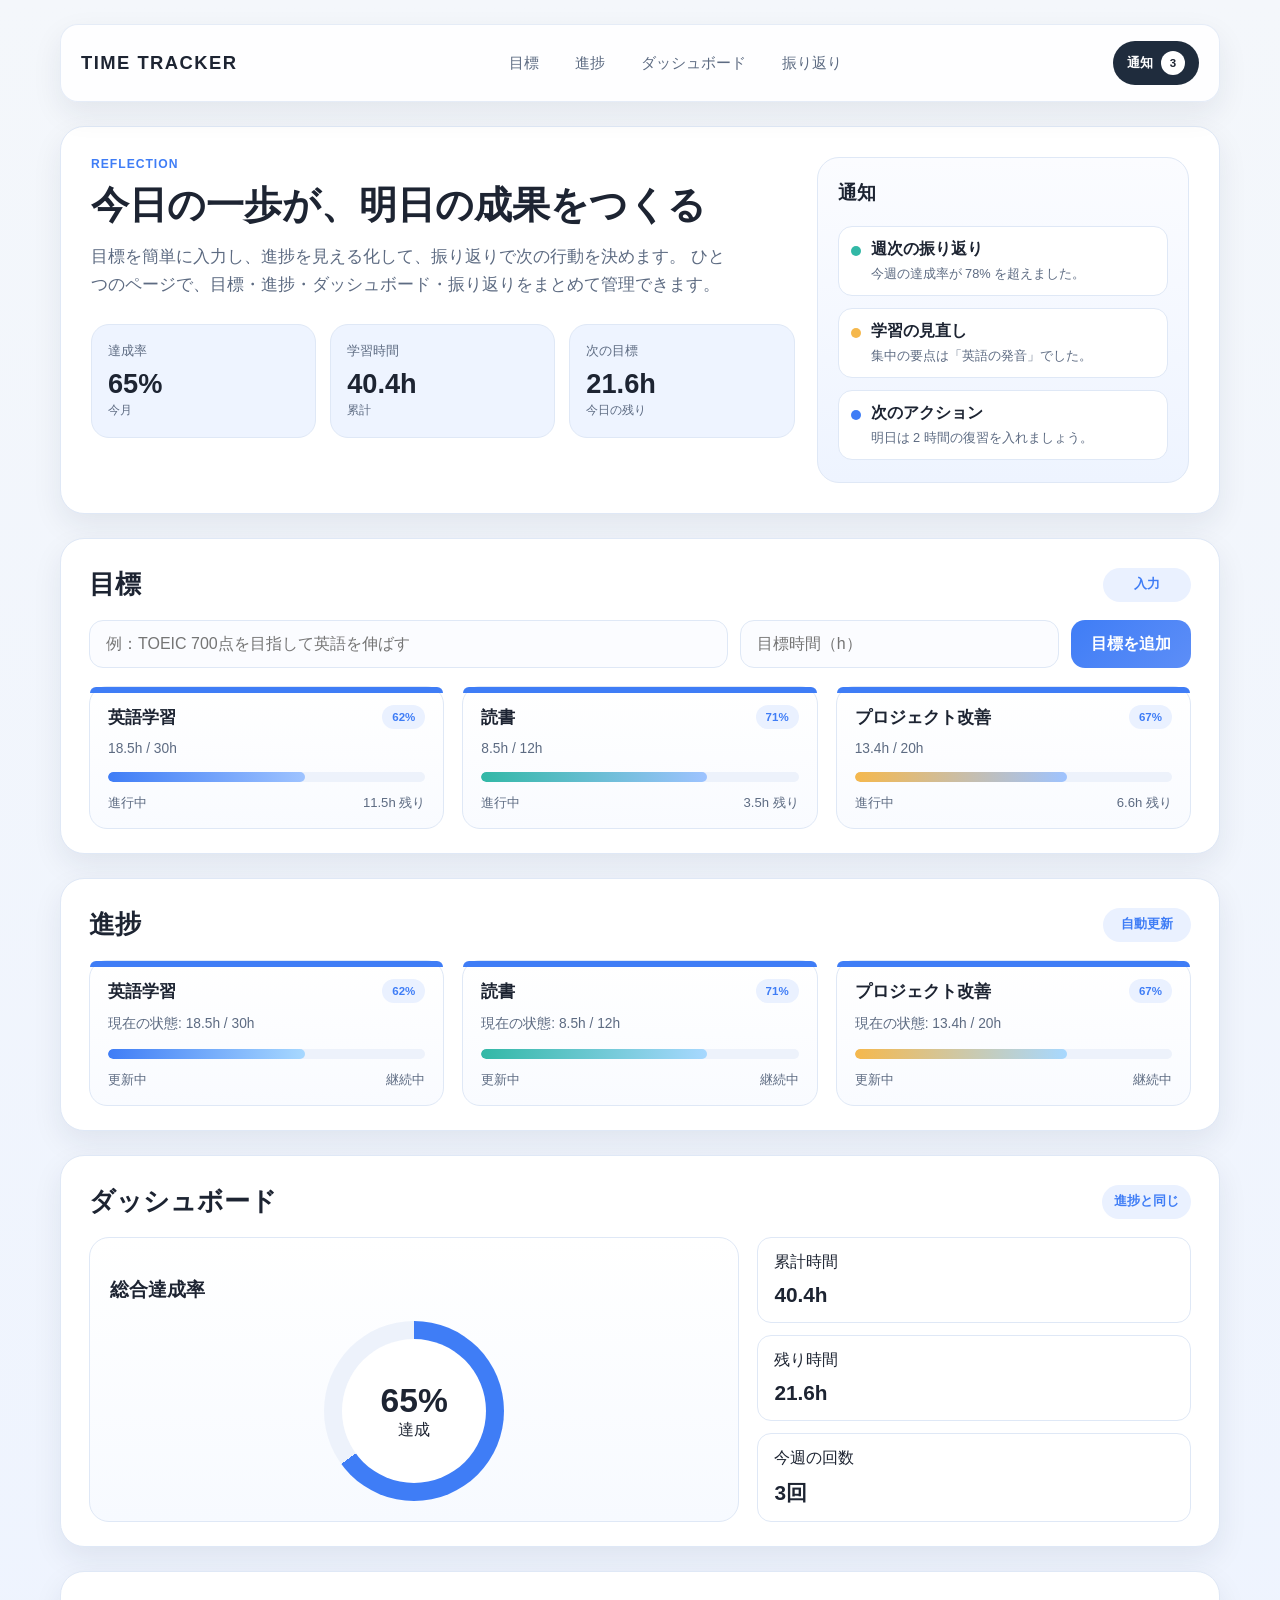
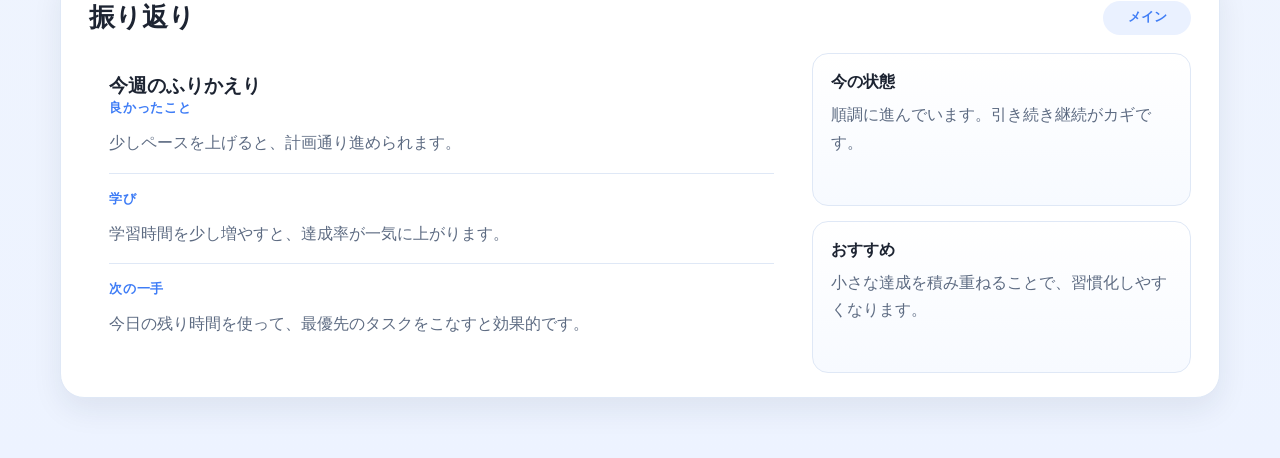
==== sait/main.html @ 5366c1c8 "基盤" ====
<!DOCTYPE html>
<html lang="ja">
  <head>
    <meta charset="UTF-8" />
    <meta name="viewport" content="width=device-width, initial-scale=1.0" />
    <title>Time Tracker</title>
    <link rel="stylesheet" href="./style.css" />
    <script defer src="./script.js"></script>
  </head>
  <body>
    <div class="app">
      <header class="topbar">
        <div class="brand">TIME TRACKER</div>
        <nav class="nav" aria-label="ページ内メニュー">
          <a href="#goal">目標</a>
          <a href="#progress">進捗</a>
          <a href="#dashboard">ダッシュボード</a>
          <a href="#reflection">振り返り</a>
        </nav>
        <button class="notice-button" type="button" aria-label="通知を表示">
          通知
          <span class="notice-count" id="noticeCount">3</span>
        </button>
      </header>

      <main>
        <section class="panel hero" aria-labelledby="main-title">
          <div>
            <p class="eyebrow">Reflection</p>
            <h1 id="main-title">今日の一歩が、明日の成果をつくる</h1>
            <p class="lead">
              目標を簡単に入力し、進捗を見える化して、振り返りで次の行動を決めます。
              ひとつのページで、目標・進捗・ダッシュボード・振り返りをまとめて管理できます。
            </p>
            <div class="hero-metrics">
              <div class="metric">
                <span class="metric-label">達成率</span>
                <div class="metric-value" id="metricRate">72%</div>
                <small>今月</small>
              </div>
              <div class="metric">
                <span class="metric-label">学習時間</span>
                <div class="metric-value" id="metricHours">18.5h</div>
                <small>累計</small>
              </div>
              <div class="metric">
                <span class="metric-label">次の目標</span>
                <div class="metric-value" id="metricNext">2.5h</div>
                <small>今日の残り</small>
              </div>
            </div>
          </div>

          <aside class="notice-panel" aria-label="通知一覧">
            <h3>通知</h3>
            <ul class="notice-list">
              <li>
                <span class="dot"></span>
                <div class="notice-text">
                  <strong>週次の振り返り</strong>
                  <span>今週の達成率が 78% を超えました。</span>
                </div>
              </li>
              <li>
                <span class="dot"></span>
                <div class="notice-text">
                  <strong>学習の見直し</strong>
                  <span>集中の要点は「英語の発音」でした。</span>
                </div>
              </li>
              <li>
                <span class="dot"></span>
                <div class="notice-text">
                  <strong>次のアクション</strong>
                  <span>明日は 2 時間の復習を入れましょう。</span>
                </div>
              </li>
            </ul>
          </aside>
        </section>

        <section id="goal" class="panel" aria-labelledby="goal-title">
          <div class="section-header">
            <h2 id="goal-title">目標</h2>
            <span class="chip">入力</span>
          </div>

          <form id="goalForm" class="goal-form">
            <input
              id="goalInput"
              class="field"
              type="text"
              placeholder="例：TOEIC 700点を目指して英語を伸ばす"
              aria-label="目標を入力"
            />
            <input
              id="goalHours"
              class="field"
              type="number"
              min="1"
              max="300"
              placeholder="目標時間（h）"
              aria-label="目標時間を入力"
            />
            <button type="submit">目標を追加</button>
          </form>

          <div id="goalList" class="goal-list" aria-live="polite"></div>
        </section>

        <section id="progress" class="panel" aria-labelledby="progress-title">
          <div class="section-header">
            <h2 id="progress-title">進捗</h2>
            <span class="chip">自動更新</span>
          </div>

          <div class="goal-list" id="progressList"></div>
        </section>

        <section id="dashboard" class="panel" aria-labelledby="dashboard-title">
          <div class="section-header">
            <h2 id="dashboard-title">ダッシュボード</h2>
            <span class="chip">進捗と同じ</span>
          </div>

          <div class="dashboard-grid">
            <div class="big-card">
              <h3>総合達成率</h3>
              <div class="ring-wrap">
                <div class="ring" id="totalRing" style="--value: 72">
                  <div class="ring-value">
                    <strong id="ringValue">72%</strong>
                    <span>達成</span>
                  </div>
                </div>
              </div>
            </div>

            <div class="progress-summary">
              <div class="summary-item">
                <span>累計時間</span>
                <strong id="totalHours">18.5h</strong>
              </div>
              <div class="summary-item">
                <span>残り時間</span>
                <strong id="remainingHours">7.5h</strong>
              </div>
              <div class="summary-item">
                <span>今週の回数</span>
                <strong id="weeklyCount">4回</strong>
              </div>
            </div>
          </div>
        </section>

        <section id="reflection" class="panel" aria-labelledby="reflection-title">
          <div class="section-header">
            <h2 id="reflection-title">振り返り</h2>
            <span class="chip">メイン</span>
          </div>

          <div class="reflection-wrap">
            <div class="reflection-card">
              <h3>今週のふりかえり</h3>
              <div class="reflection-item">
                <small>良かったこと</small>
                <p id="goodPoint">
                  週初めに立てた目標に対して、毎日短時間でも継続できていたため、全体の達成感が高まりました。
                </p>
              </div>
              <div class="reflection-item">
                <small>学び</small>
                <p id="learningPoint">
                  夕方の集中力が安定しているため、難しい内容はその時間帯に配置すると成果が出やすいです。
                </p>
              </div>
              <div class="reflection-item">
                <small>次の一手</small>
                <p id="nextAction">
                  次週は、英語のリスニングを 30 分ずつ 3 回に分けて進め、毎回 3 点メモを残すようにします。
                </p>
              </div>
            </div>

            <div class="reflection-box">
              <div class="mini-card">
                <h4>今の状態</h4>
                <p id="statusText">順調に進んでいます。引き続き継続がカギです。</p>
              </div>
              <div class="mini-card">
                <h4>おすすめ</h4>
                <p>小さな達成を積み重ねることで、習慣化しやすくなります。</p>
              </div>
            </div>
          </div>
        </section>
      </main>
    </div>
  </body>
</html>
---- sait/style.css ----
:root {
  --bg: #f4f7fb;
  --panel: #ffffff;
  --panel-soft: #eef4ff;
  --line: #dfe8f6;
  --text: #1d2432;
  --muted: #5d6b82;
  --primary: #3f7df6;
  --primary-soft: #eaf1ff;
  --accent: #32b8a6;
  --warning: #f5b84d;
  --danger: #ef6c6c;
  --shadow: 0 12px 30px rgba(24, 36, 65, 0.08);
}

* {
  box-sizing: border-box;
}

html {
  scroll-behavior: smooth;
}

body {
  margin: 0;
  font-family: "Segoe UI", "Hiragino Sans", "Yu Gothic Medium", sans-serif;
  background: linear-gradient(180deg, #f4f7fb 0%, #edf3ff 100%);
  color: var(--text);
}

a {
  color: inherit;
  text-decoration: none;
}

.app {
  max-width: 1200px;
  margin: 0 auto;
  padding: 24px 20px 60px;
}

.topbar {
  position: sticky;
  top: 0;
  z-index: 10;
  display: flex;
  align-items: center;
  justify-content: space-between;
  gap: 20px;
  padding: 16px 20px;
  margin-bottom: 24px;
  background: rgba(255, 255, 255, 0.85);
  backdrop-filter: blur(10px);
  border: 1px solid rgba(223, 232, 246, 0.8);
  border-radius: 18px;
  box-shadow: var(--shadow);
}

.brand {
  font-size: 1.15rem;
  font-weight: 700;
  letter-spacing: 0.08em;
}

.nav {
  display: flex;
  align-items: center;
  gap: 12px;
  flex-wrap: wrap;
}

.nav a {
  padding: 8px 12px;
  border-radius: 999px;
  font-size: 0.92rem;
  color: var(--muted);
  transition: 0.2s ease;
}

.nav a:hover {
  background: var(--primary-soft);
  color: var(--primary);
}

.notice-button {
  display: inline-flex;
  align-items: center;
  gap: 8px;
  padding: 10px 14px;
  border: none;
  border-radius: 999px;
  background: #1f2c3d;
  color: white;
  font-weight: 700;
  cursor: pointer;
}

.notice-count {
  display: inline-grid;
  place-items: center;
  width: 24px;
  height: 24px;
  border-radius: 50%;
  background: white;
  color: var(--text);
  font-size: 0.72rem;
}

main {
  display: grid;
  gap: 24px;
}

.panel {
  background: var(--panel);
  border: 1px solid var(--line);
  border-radius: 24px;
  box-shadow: var(--shadow);
}

.hero {
  display: grid;
  grid-template-columns: 1.7fr 0.9fr;
  gap: 22px;
  padding: 30px;
}

.eyebrow {
  margin: 0 0 12px;
  color: var(--primary);
  font-weight: 700;
  letter-spacing: 0.08em;
  text-transform: uppercase;
  font-size: 0.76rem;
}

h1 {
  margin: 0;
  font-size: clamp(2rem, 3vw, 3rem);
  line-height: 1.15;
}

.lead {
  margin: 16px 0 24px;
  max-width: 640px;
  color: var(--muted);
  font-size: 1.04rem;
  line-height: 1.7;
}

.hero-metrics {
  display: grid;
  grid-template-columns: repeat(3, minmax(0, 1fr));
  gap: 14px;
}

.metric {
  padding: 18px 16px;
  border-radius: 18px;
  background: var(--panel-soft);
  border: 1px solid var(--line);
}

.metric-label {
  display: block;
  color: var(--muted);
  font-size: 0.8rem;
  margin-bottom: 8px;
}

.metric-value {
  font-size: 1.7rem;
  font-weight: 800;
}

.metric small {
  color: var(--muted);
  font-size: 0.76rem;
}

.notice-panel {
  padding: 22px 20px;
  background: linear-gradient(180deg, #fbfcff 0%, #eef4ff 100%);
  border: 1px solid var(--line);
  border-radius: 22px;
}

.notice-panel h3,
.section-header h2,
.reflection-card h3 {
  margin: 0;
}

.notice-list {
  list-style: none;
  padding: 0;
  margin: 20px 0 0;
  display: grid;
  gap: 12px;
}

.notice-list li {
  display: flex;
  align-items: flex-start;
  gap: 10px;
  padding: 12px 12px;
  background: white;
  border: 1px solid var(--line);
  border-radius: 14px;
}

.dot {
  width: 10px;
  height: 10px;
  margin-top: 7px;
  border-radius: 50%;
  background: var(--accent);
  flex-shrink: 0;
}

.notice-list li:nth-child(2) .dot {
  background: var(--warning);
}

.notice-list li:nth-child(3) .dot {
  background: var(--primary);
}

.notice-text strong {
  display: block;
  margin-bottom: 4px;
}

.notice-text span {
  color: var(--muted);
  font-size: 0.8rem;
}

section {
  padding: 28px 28px 24px;
}

.section-header {
  display: flex;
  align-items: center;
  justify-content: space-between;
  gap: 12px;
  margin-bottom: 18px;
}

.section-header h2 {
  font-size: clamp(1.3rem, 2vw, 1.8rem);
}

.chip {
  display: inline-flex;
  align-items: center;
  justify-content: center;
  min-width: 88px;
  height: 34px;
  padding: 0 12px;
  border-radius: 999px;
  background: var(--primary-soft);
  color: var(--primary);
  font-weight: 700;
  font-size: 0.8rem;
}

.goal-form {
  display: grid;
  grid-template-columns: 2fr 1fr auto;
  gap: 12px;
  margin-bottom: 18px;
}

.field {
  width: 100%;
  padding: 14px 16px;
  border: 1px solid var(--line);
  border-radius: 14px;
  background: #fbfcff;
  color: var(--text);
  font: inherit;
}

button[type="submit"],
.ghost-button {
  border: none;
  border-radius: 14px;
  cursor: pointer;
  font: inherit;
}

button[type="submit"] {
  background: linear-gradient(135deg, var(--primary) 0%, #5d8ef7 100%);
  color: white;
  padding: 0 20px;
  font-weight: 700;
}

.goal-list {
  display: grid;
  grid-template-columns: repeat(3, minmax(0, 1fr));
  gap: 18px;
}

.goal-item {
  position: relative;
  padding: 18px 18px 16px;
  border-radius: 18px;
  border: 1px solid var(--line);
  background: linear-gradient(180deg, #fff 0%, #f9fbff 100%);
}

.goal-item::before {
  content: "";
  position: absolute;
  top: 0;
  left: 0;
  right: 0;
  height: 6px;
  background: var(--primary);
  border-radius: 18px 18px 0 0;
}

.goal-head {
  display: flex;
  align-items: center;
  justify-content: space-between;
  gap: 12px;
}

.goal-title {
  margin: 0;
  font-size: 1.08rem;
  font-weight: 700;
}

.goal-badge {
  padding: 6px 10px;
  border-radius: 999px;
  font-size: 0.72rem;
  font-weight: 700;
  background: var(--primary-soft);
  color: var(--primary);
}

.goal-meta {
  margin-top: 12px;
  color: var(--muted);
  font-size: 0.86rem;
}

.progress-line {
  margin-top: 16px;
  width: 100%;
  height: 10px;
  background: #edf2fb;
  border-radius: 999px;
  overflow: hidden;
}

.progress-bar {
  height: 100%;
  border-radius: inherit;
  background: linear-gradient(90deg, var(--primary), #82aafc);
  width: 0;
  transition: width 0.35s ease;
}

.goal-footer {
  display: flex;
  align-items: center;
  justify-content: space-between;
  margin-top: 12px;
  color: var(--muted);
  font-size: 0.82rem;
}

.dashboard-grid {
  display: grid;
  grid-template-columns: 1.2fr 0.8fr;
  gap: 18px;
}

.big-card {
  padding: 20px;
  border-radius: 20px;
  border: 1px solid var(--line);
  background: linear-gradient(180deg, #ffffff 0%, #f7faff 100%);
}

.ring-wrap {
  display: flex;
  align-items: center;
  justify-content: center;
  margin-top: 12px;
}

.ring {
  --value: 72;
  --size: 180px;
  --thickness: 18px;
  display: grid;
  place-items: center;
  width: var(--size);
  height: var(--size);
  border-radius: 50%;
  background: conic-gradient(var(--primary) calc(var(--value) * 1%), #edf2fb 0);
  position: relative;
}

.ring::before {
  content: "";
  position: absolute;
  inset: var(--thickness);
  border-radius: 50%;
  background: white;
}

.ring-value {
  position: relative;
  z-index: 1;
  text-align: center;
}

.ring-value strong {
  display: block;
  font-size: 2.1rem;
}

.stats-list {
  list-style: none;
  margin: 16px 0 0;
  padding: 0;
  display: grid;
  gap: 12px;
}

.stats-list li {
  display: flex;
  align-items: center;
  justify-content: space-between;
  padding: 12px 14px;
  border: 1px solid var(--line);
  border-radius: 12px;
  background: white;
}

.stats-list span {
  color: var(--muted);
}

.progress-summary {
  display: grid;
  gap: 12px;
}

.summary-item {
  padding: 14px 16px;
  border: 1px solid var(--line);
  border-radius: 14px;
  background: white;
}

.summary-item strong {
  display: block;
  font-size: 1.3rem;
  margin-top: 10px;
}

.reflection-wrap {
  display: grid;
  grid-template-columns: 1.3fr 0.7fr;
  gap: 18px;
}

.reflection-card {
  padding: 20px;
}

.reflection-item {
  display: grid;
  gap: 12px;
  padding: 16px 0;
  border-top: 1px solid var(--line);
}

.reflection-item:first-of-type {
  border-top: none;
  padding-top: 0;
}

.reflection-item small {
  color: var(--primary);
  font-weight: 700;
  letter-spacing: 0.06em;
}

.reflection-item p {
  margin: 0;
  color: var(--muted);
  line-height: 1.7;
}

.reflection-box {
  display: grid;
  gap: 15px;
}

.mini-card {
  padding: 18px;
  border-radius: 16px;
  border: 1px solid var(--line);
  background: linear-gradient(180deg, #fff 0%, #f7faff 100%);
}

.mini-card h4 {
  margin: 0 0 8px;
}

.mini-card p {
  margin: 0;
  color: var(--muted);
  line-height: 1.7;
}

@media (max-width: 900px) {
  .hero,
  .dashboard-grid,
  .reflection-wrap {
    grid-template-columns: 1fr;
  }

  .goal-list {
    grid-template-columns: 1fr;
  }
}

@media (max-width: 640px) {
  .topbar {
    flex-wrap: wrap;
    justify-content: center;
  }

  .nav {
    justify-content: center;
  }

  .goal-form {
    grid-template-columns: 1fr;
  }

  .hero-metrics {
    grid-template-columns: 1fr;
  }
}
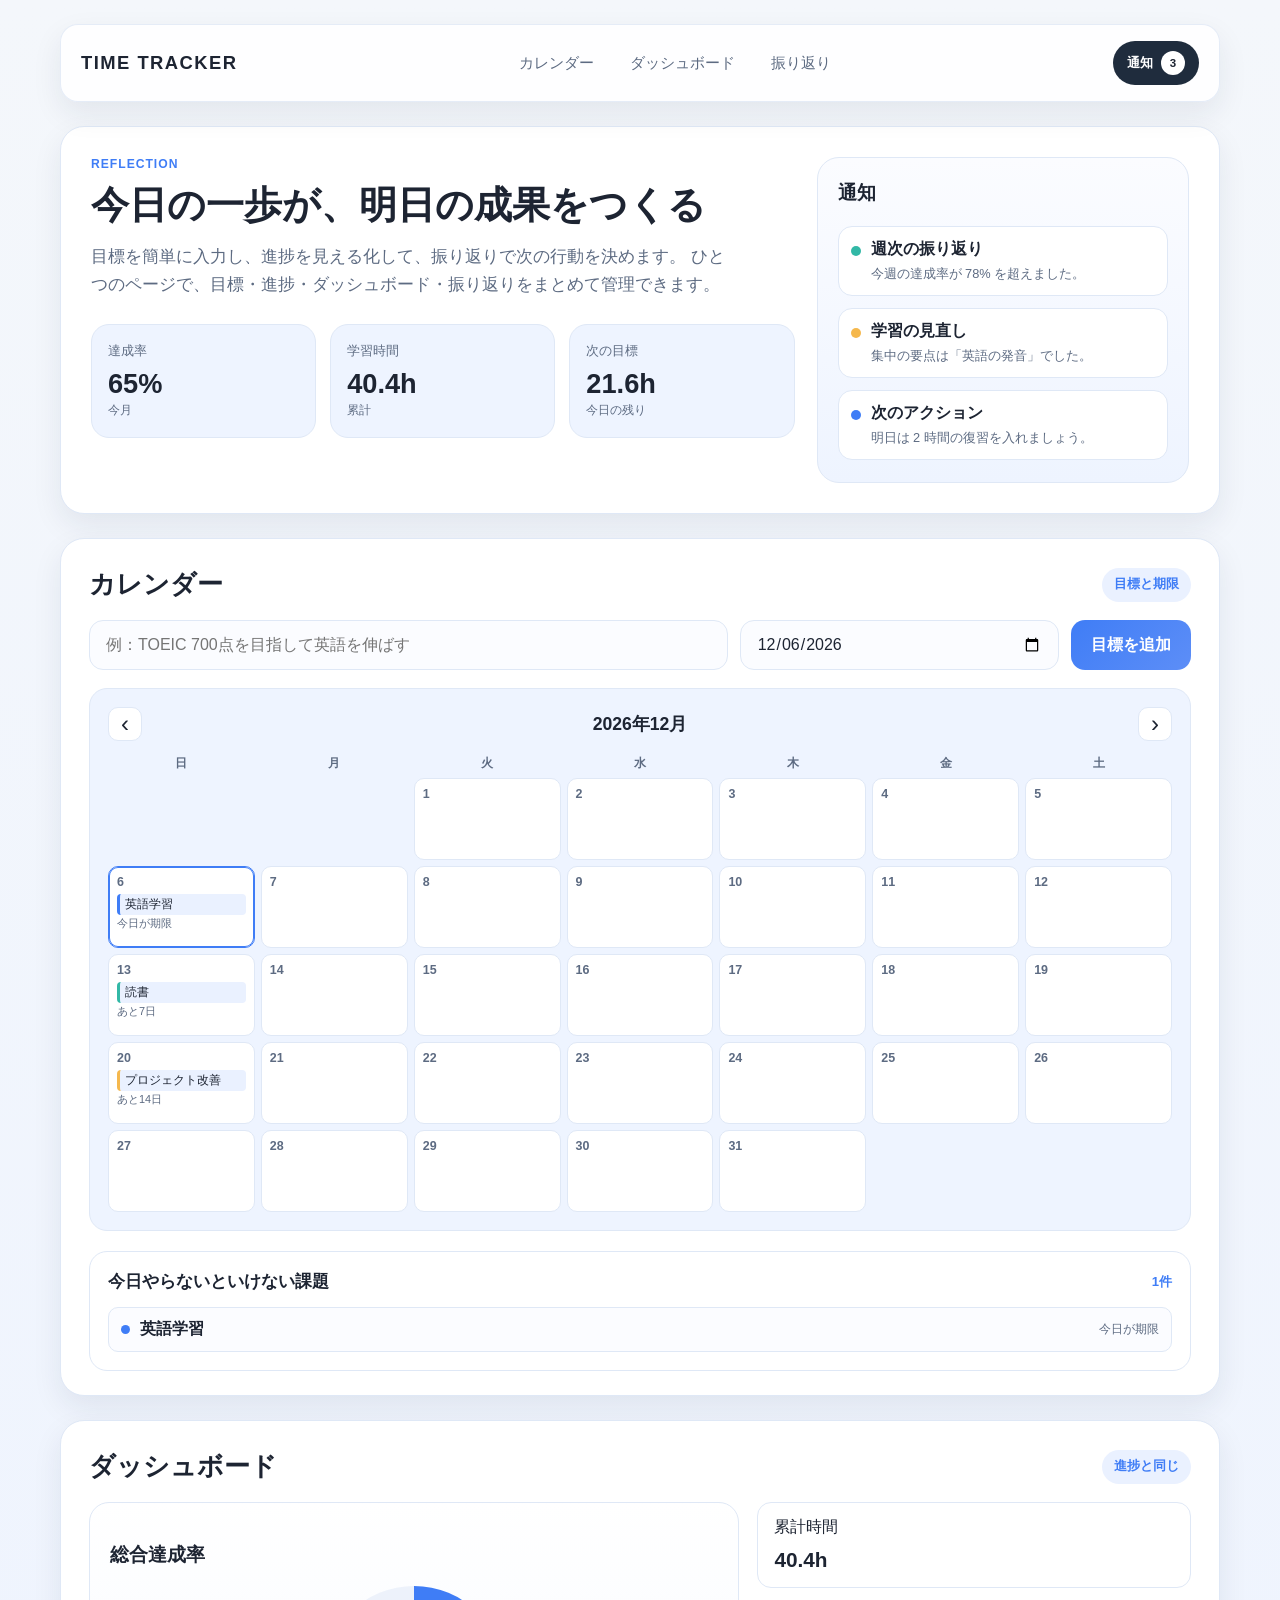
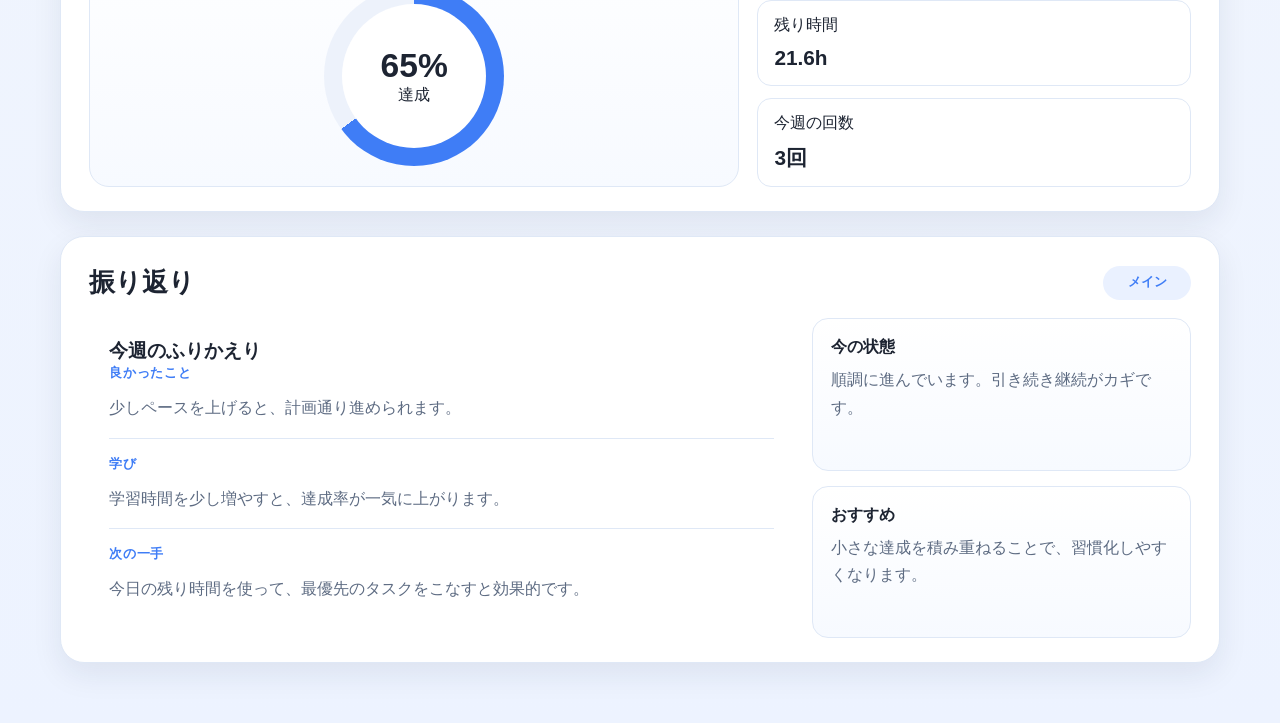
==== commit f80a9088: "目標と進捗をまとめてカレンダーにしました" ====
--- a/sait/main.html
+++ b/sait/main.html
@@ -12,8 +12,7 @@
       <header class="topbar">
         <div class="brand">TIME TRACKER</div>
         <nav class="nav" aria-label="ページ内メニュー">
-          <a href="#goal">目標</a>
-          <a href="#progress">進捗</a>
+          <a href="#calendar">カレンダー</a>
           <a href="#dashboard">ダッシュボード</a>
           <a href="#reflection">振り返り</a>
         </nav>
@@ -79,10 +78,10 @@
           </aside>
         </section>
 
-        <section id="goal" class="panel" aria-labelledby="goal-title">
+        <section id="calendar" class="panel" aria-labelledby="calendar-section-title">
           <div class="section-header">
-            <h2 id="goal-title">目標</h2>
-            <span class="chip">入力</span>
+            <h2 id="calendar-section-title">カレンダー</h2>
+            <span class="chip">目標と期限</span>
           </div>
 
           <form id="goalForm" class="goal-form">
@@ -94,27 +93,33 @@
               aria-label="目標を入力"
             />
             <input
-              id="goalHours"
+              id="goalDate"
               class="field"
-              type="number"
-              min="1"
-              max="300"
-              placeholder="目標時間（h）"
-              aria-label="目標時間を入力"
+              type="date"
+              aria-label="目標日を入力"
             />
             <button type="submit">目標を追加</button>
           </form>
 
-          <div id="goalList" class="goal-list" aria-live="polite"></div>
-        </section>
-
-        <section id="progress" class="panel" aria-labelledby="progress-title">
-          <div class="section-header">
-            <h2 id="progress-title">進捗</h2>
-            <span class="chip">自動更新</span>
-          </div>
-
-          <div class="goal-list" id="progressList"></div>
+          <div id="calendarPanel" class="calendar-panel">
+            <div class="calendar-header">
+              <button id="previousMonth" class="calendar-nav" type="button" aria-label="前の月">‹</button>
+              <h3 id="calendarTitle"></h3>
+              <button id="nextMonth" class="calendar-nav" type="button" aria-label="次の月">›</button>
+            </div>
+            <div class="calendar-weekdays" aria-hidden="true">
+              <span>日</span><span>月</span><span>火</span><span>水</span><span>木</span><span>金</span><span>土</span>
+            </div>
+            <div id="calendarGrid" class="calendar-grid" role="grid" aria-label="目標カレンダー"></div>
+          </div>
+
+          <div class="today-tasks" aria-live="polite">
+            <div class="today-tasks-header">
+              <h3>今日やらないといけない課題</h3>
+              <span id="todayTaskCount" class="task-count"></span>
+            </div>
+            <div id="todayTaskList" class="today-task-list"></div>
+          </div>
         </section>
 
         <section id="dashboard" class="panel" aria-labelledby="dashboard-title">
--- a/sait/style.css
+++ b/sait/style.css
@@ -283,12 +283,168 @@
   font: inherit;
 }
 
-button[type="submit"],
-.ghost-button {
+button[type="submit"] {
   border: none;
   border-radius: 14px;
   cursor: pointer;
   font: inherit;
+}
+
+.calendar-panel {
+  margin-bottom: 20px;
+  padding: 18px;
+  border: 1px solid var(--line);
+  border-radius: 18px;
+  background: var(--panel-soft);
+}
+
+.calendar-header {
+  display: flex;
+  align-items: center;
+  justify-content: space-between;
+  margin-bottom: 14px;
+}
+
+.calendar-header h3 {
+  margin: 0;
+  font-size: 1.1rem;
+}
+
+.calendar-nav {
+  width: 34px;
+  height: 34px;
+  border: 1px solid var(--line);
+  border-radius: 10px;
+  background: white;
+  color: var(--text);
+  font-size: 1.5rem;
+  line-height: 1;
+  cursor: pointer;
+}
+
+.calendar-weekdays,
+.calendar-grid {
+  display: grid;
+  grid-template-columns: repeat(7, minmax(0, 1fr));
+  gap: 6px;
+}
+
+.calendar-weekdays {
+  margin-bottom: 6px;
+  color: var(--muted);
+  font-size: 0.78rem;
+  font-weight: 700;
+  text-align: center;
+}
+
+.calendar-day {
+  min-height: 82px;
+  padding: 8px;
+  border: 1px solid var(--line);
+  border-radius: 10px;
+  background: white;
+  overflow: hidden;
+}
+
+.calendar-day.is-empty {
+  border-color: transparent;
+  background: transparent;
+}
+
+.calendar-day.is-today {
+  border-color: var(--primary);
+  box-shadow: inset 0 0 0 1px var(--primary);
+}
+
+.calendar-date {
+  display: block;
+  margin-bottom: 5px;
+  color: var(--muted);
+  font-size: 0.78rem;
+  font-weight: 700;
+}
+
+.calendar-goal {
+  display: block;
+  margin-top: 3px;
+  padding: 3px 5px;
+  border-left: 3px solid var(--goal-color);
+  border-radius: 4px;
+  background: var(--primary-soft);
+  color: var(--text);
+  font-size: 0.72rem;
+  overflow: hidden;
+  text-overflow: ellipsis;
+  white-space: nowrap;
+}
+
+.calendar-remaining {
+  display: block;
+  margin-top: 2px;
+  color: var(--muted);
+  font-size: 0.68rem;
+}
+
+.today-tasks {
+  margin-top: 20px;
+  padding: 18px;
+  border: 1px solid var(--line);
+  border-radius: 18px;
+  background: white;
+}
+
+.today-tasks-header {
+  display: flex;
+  align-items: center;
+  justify-content: space-between;
+  gap: 12px;
+}
+
+.today-tasks-header h3 {
+  margin: 0;
+  font-size: 1.05rem;
+}
+
+.task-count {
+  color: var(--primary);
+  font-size: 0.82rem;
+  font-weight: 700;
+}
+
+.today-task-list {
+  display: grid;
+  gap: 8px;
+  margin-top: 14px;
+}
+
+.today-task {
+  display: flex;
+  align-items: center;
+  gap: 10px;
+  padding: 11px 12px;
+  border: 1px solid var(--line);
+  border-radius: 10px;
+  background: #fbfcff;
+}
+
+.task-marker {
+  width: 9px;
+  height: 9px;
+  flex-shrink: 0;
+  border-radius: 50%;
+  background: var(--goal-color);
+}
+
+.task-status {
+  margin-left: auto;
+  color: var(--muted);
+  font-size: 0.78rem;
+}
+
+.empty-task-message {
+  margin: 14px 0 0;
+  color: var(--muted);
+  font-size: 0.88rem;
 }
 
 button[type="submit"] {
@@ -554,4 +710,21 @@
   .hero-metrics {
     grid-template-columns: 1fr;
   }
-}
+
+  .section-header {
+    align-items: flex-start;
+  }
+
+  .section-header {
+    flex-direction: column;
+  }
+
+  .calendar-day {
+    min-height: 68px;
+    padding: 5px;
+  }
+
+  .calendar-goal {
+    font-size: 0.65rem;
+  }
+}
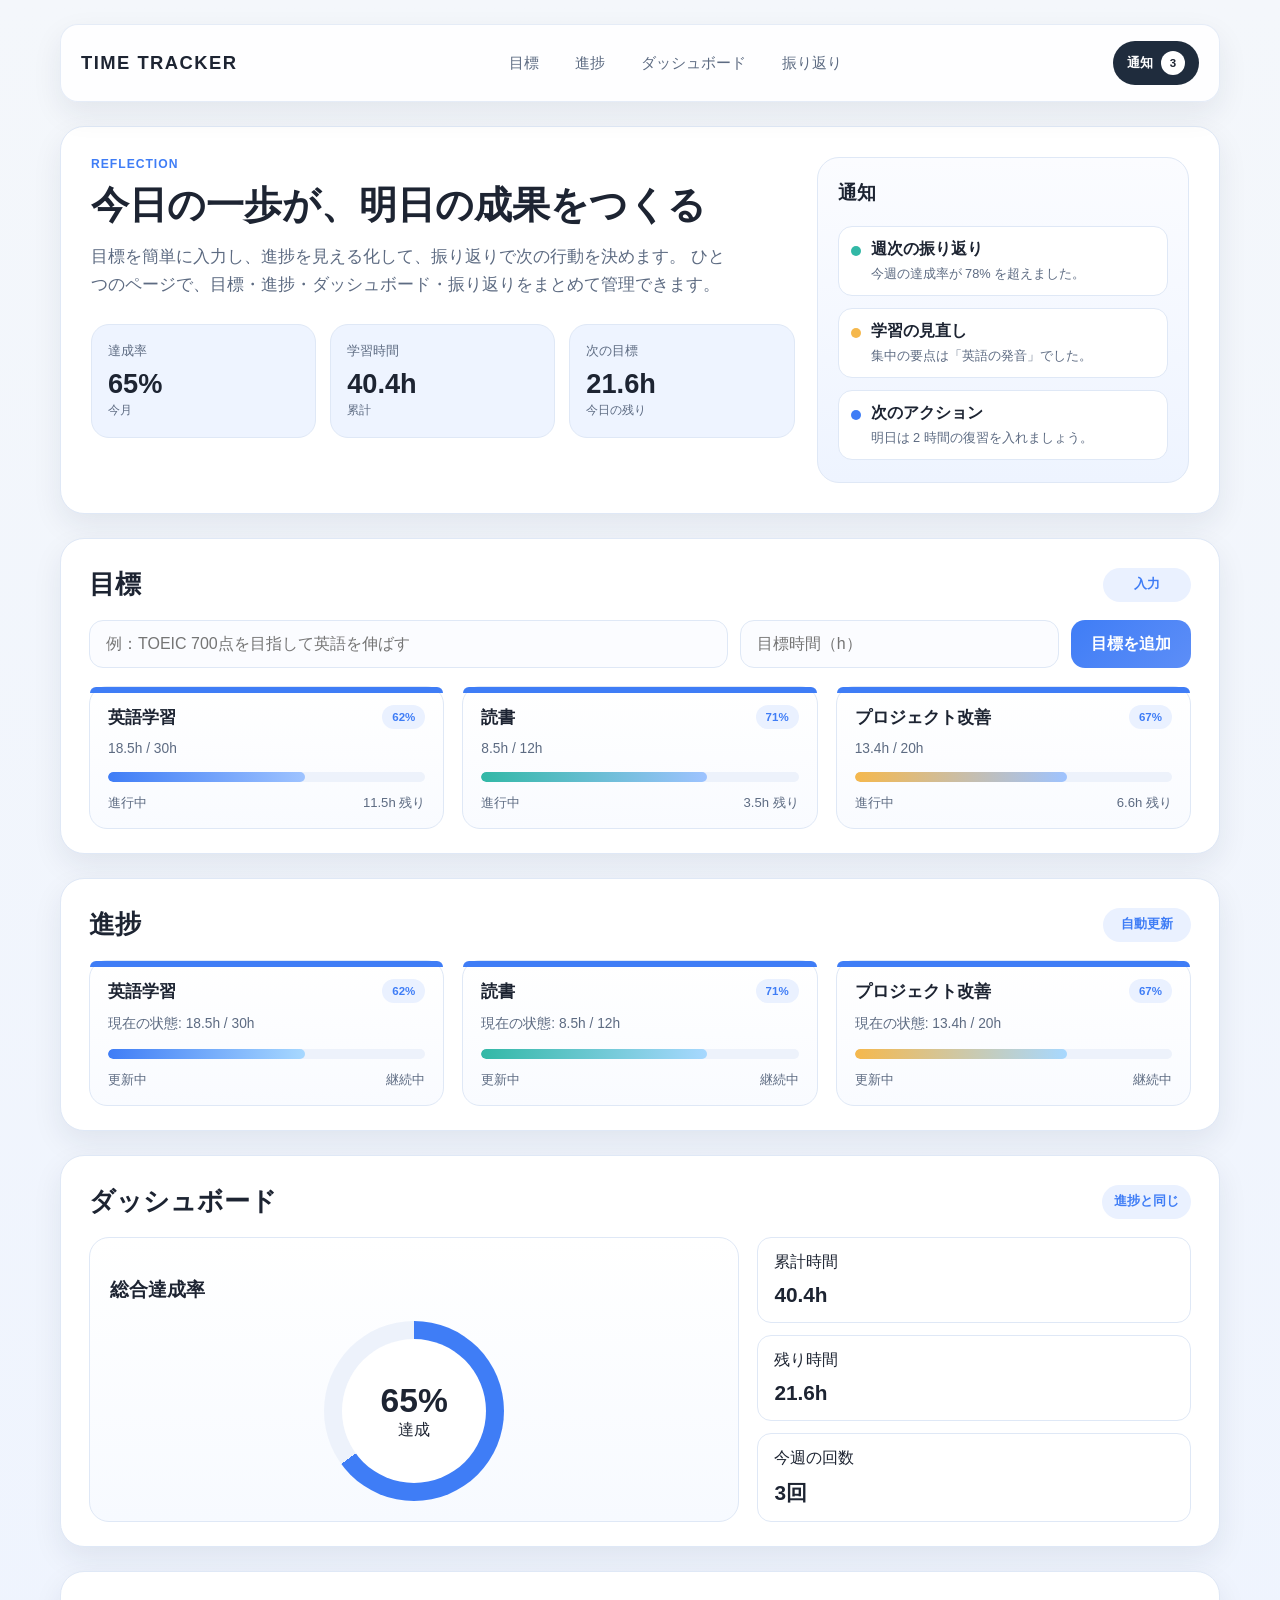
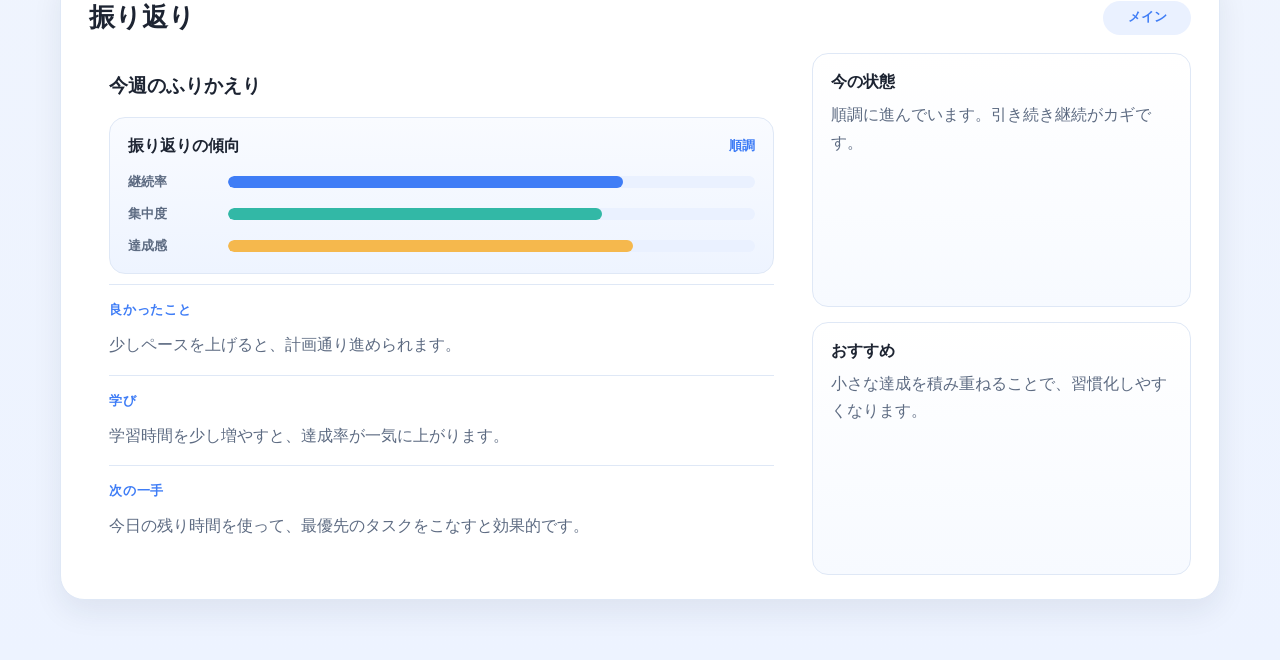
==== commit 022e4227: "棒グラフ" ====
--- a/sait/main.html
+++ b/sait/main.html
@@ -12,7 +12,8 @@
       <header class="topbar">
         <div class="brand">TIME TRACKER</div>
         <nav class="nav" aria-label="ページ内メニュー">
-          <a href="#calendar">カレンダー</a>
+          <a href="#goal">目標</a>
+          <a href="#progress">進捗</a>
           <a href="#dashboard">ダッシュボード</a>
           <a href="#reflection">振り返り</a>
         </nav>
@@ -78,10 +79,10 @@
           </aside>
         </section>
 
-        <section id="calendar" class="panel" aria-labelledby="calendar-section-title">
-          <div class="section-header">
-            <h2 id="calendar-section-title">カレンダー</h2>
-            <span class="chip">目標と期限</span>
+        <section id="goal" class="panel" aria-labelledby="goal-title">
+          <div class="section-header">
+            <h2 id="goal-title">目標</h2>
+            <span class="chip">入力</span>
           </div>
 
           <form id="goalForm" class="goal-form">
@@ -93,33 +94,27 @@
               aria-label="目標を入力"
             />
             <input
-              id="goalDate"
+              id="goalHours"
               class="field"
-              type="date"
-              aria-label="目標日を入力"
+              type="number"
+              min="1"
+              max="300"
+              placeholder="目標時間（h）"
+              aria-label="目標時間を入力"
             />
             <button type="submit">目標を追加</button>
           </form>
 
-          <div id="calendarPanel" class="calendar-panel">
-            <div class="calendar-header">
-              <button id="previousMonth" class="calendar-nav" type="button" aria-label="前の月">‹</button>
-              <h3 id="calendarTitle"></h3>
-              <button id="nextMonth" class="calendar-nav" type="button" aria-label="次の月">›</button>
-            </div>
-            <div class="calendar-weekdays" aria-hidden="true">
-              <span>日</span><span>月</span><span>火</span><span>水</span><span>木</span><span>金</span><span>土</span>
-            </div>
-            <div id="calendarGrid" class="calendar-grid" role="grid" aria-label="目標カレンダー"></div>
-          </div>
-
-          <div class="today-tasks" aria-live="polite">
-            <div class="today-tasks-header">
-              <h3>今日やらないといけない課題</h3>
-              <span id="todayTaskCount" class="task-count"></span>
-            </div>
-            <div id="todayTaskList" class="today-task-list"></div>
-          </div>
+          <div id="goalList" class="goal-list" aria-live="polite"></div>
+        </section>
+
+        <section id="progress" class="panel" aria-labelledby="progress-title">
+          <div class="section-header">
+            <h2 id="progress-title">進捗</h2>
+            <span class="chip">自動更新</span>
+          </div>
+
+          <div class="goal-list" id="progressList"></div>
         </section>
 
         <section id="dashboard" class="panel" aria-labelledby="dashboard-title">
@@ -167,6 +162,15 @@
           <div class="reflection-wrap">
             <div class="reflection-card">
               <h3>今週のふりかえり</h3>
+
+              <div class="reflection-chart" aria-label="振り返りの棒グラフ">
+                <div class="chart-head">
+                  <h4>振り返りの傾向</h4>
+                  <span id="chartSummary">良いペース</span>
+                </div>
+                <div id="reflectionChart" class="bar-chart"></div>
+              </div>
+
               <div class="reflection-item">
                 <small>良かったこと</small>
                 <p id="goodPoint">
--- a/sait/style.css
+++ b/sait/style.css
@@ -283,168 +283,12 @@
   font: inherit;
 }
 
-button[type="submit"] {
+button[type="submit"],
+.ghost-button {
   border: none;
   border-radius: 14px;
   cursor: pointer;
   font: inherit;
-}
-
-.calendar-panel {
-  margin-bottom: 20px;
-  padding: 18px;
-  border: 1px solid var(--line);
-  border-radius: 18px;
-  background: var(--panel-soft);
-}
-
-.calendar-header {
-  display: flex;
-  align-items: center;
-  justify-content: space-between;
-  margin-bottom: 14px;
-}
-
-.calendar-header h3 {
-  margin: 0;
-  font-size: 1.1rem;
-}
-
-.calendar-nav {
-  width: 34px;
-  height: 34px;
-  border: 1px solid var(--line);
-  border-radius: 10px;
-  background: white;
-  color: var(--text);
-  font-size: 1.5rem;
-  line-height: 1;
-  cursor: pointer;
-}
-
-.calendar-weekdays,
-.calendar-grid {
-  display: grid;
-  grid-template-columns: repeat(7, minmax(0, 1fr));
-  gap: 6px;
-}
-
-.calendar-weekdays {
-  margin-bottom: 6px;
-  color: var(--muted);
-  font-size: 0.78rem;
-  font-weight: 700;
-  text-align: center;
-}
-
-.calendar-day {
-  min-height: 82px;
-  padding: 8px;
-  border: 1px solid var(--line);
-  border-radius: 10px;
-  background: white;
-  overflow: hidden;
-}
-
-.calendar-day.is-empty {
-  border-color: transparent;
-  background: transparent;
-}
-
-.calendar-day.is-today {
-  border-color: var(--primary);
-  box-shadow: inset 0 0 0 1px var(--primary);
-}
-
-.calendar-date {
-  display: block;
-  margin-bottom: 5px;
-  color: var(--muted);
-  font-size: 0.78rem;
-  font-weight: 700;
-}
-
-.calendar-goal {
-  display: block;
-  margin-top: 3px;
-  padding: 3px 5px;
-  border-left: 3px solid var(--goal-color);
-  border-radius: 4px;
-  background: var(--primary-soft);
-  color: var(--text);
-  font-size: 0.72rem;
-  overflow: hidden;
-  text-overflow: ellipsis;
-  white-space: nowrap;
-}
-
-.calendar-remaining {
-  display: block;
-  margin-top: 2px;
-  color: var(--muted);
-  font-size: 0.68rem;
-}
-
-.today-tasks {
-  margin-top: 20px;
-  padding: 18px;
-  border: 1px solid var(--line);
-  border-radius: 18px;
-  background: white;
-}
-
-.today-tasks-header {
-  display: flex;
-  align-items: center;
-  justify-content: space-between;
-  gap: 12px;
-}
-
-.today-tasks-header h3 {
-  margin: 0;
-  font-size: 1.05rem;
-}
-
-.task-count {
-  color: var(--primary);
-  font-size: 0.82rem;
-  font-weight: 700;
-}
-
-.today-task-list {
-  display: grid;
-  gap: 8px;
-  margin-top: 14px;
-}
-
-.today-task {
-  display: flex;
-  align-items: center;
-  gap: 10px;
-  padding: 11px 12px;
-  border: 1px solid var(--line);
-  border-radius: 10px;
-  background: #fbfcff;
-}
-
-.task-marker {
-  width: 9px;
-  height: 9px;
-  flex-shrink: 0;
-  border-radius: 50%;
-  background: var(--goal-color);
-}
-
-.task-status {
-  margin-left: auto;
-  color: var(--muted);
-  font-size: 0.78rem;
-}
-
-.empty-task-message {
-  margin: 14px 0 0;
-  color: var(--muted);
-  font-size: 0.88rem;
 }
 
 button[type="submit"] {
@@ -635,6 +479,67 @@
   padding: 20px;
 }
 
+.reflection-chart {
+  margin: 18px 0 10px;
+  padding: 18px;
+  border: 1px solid var(--line);
+  border-radius: 16px;
+  background: linear-gradient(180deg, #f9fbff 0%, #eef4ff 100%);
+}
+
+.chart-head {
+  display: flex;
+  align-items: center;
+  justify-content: space-between;
+  gap: 12px;
+  margin-bottom: 16px;
+}
+
+.chart-head h4 {
+  margin: 0;
+  font-size: 1rem;
+}
+
+.chart-head span {
+  color: var(--primary);
+  font-size: 0.8rem;
+  font-weight: 700;
+}
+
+.bar-chart {
+  display: grid;
+  gap: 14px;
+}
+
+.bar-row {
+  display: grid;
+  grid-template-columns: 88px 1fr;
+  gap: 12px;
+  align-items: center;
+}
+
+.bar-label {
+  color: var(--muted);
+  font-size: 0.82rem;
+  font-weight: 600;
+}
+
+.bar-track {
+  position: relative;
+  height: 12px;
+  border-radius: 999px;
+  background: #eaf1ff;
+  overflow: hidden;
+}
+
+.bar-fill {
+  position: absolute;
+  inset: 0 auto 0 0;
+  border-radius: inherit;
+  height: 100%;
+  transition: width 0.35s ease;
+}
+
 .reflection-item {
   display: grid;
   gap: 12px;
@@ -710,21 +615,4 @@
   .hero-metrics {
     grid-template-columns: 1fr;
   }
-
-  .section-header {
-    align-items: flex-start;
-  }
-
-  .section-header {
-    flex-direction: column;
-  }
-
-  .calendar-day {
-    min-height: 68px;
-    padding: 5px;
-  }
-
-  .calendar-goal {
-    font-size: 0.65rem;
-  }
-}
+}
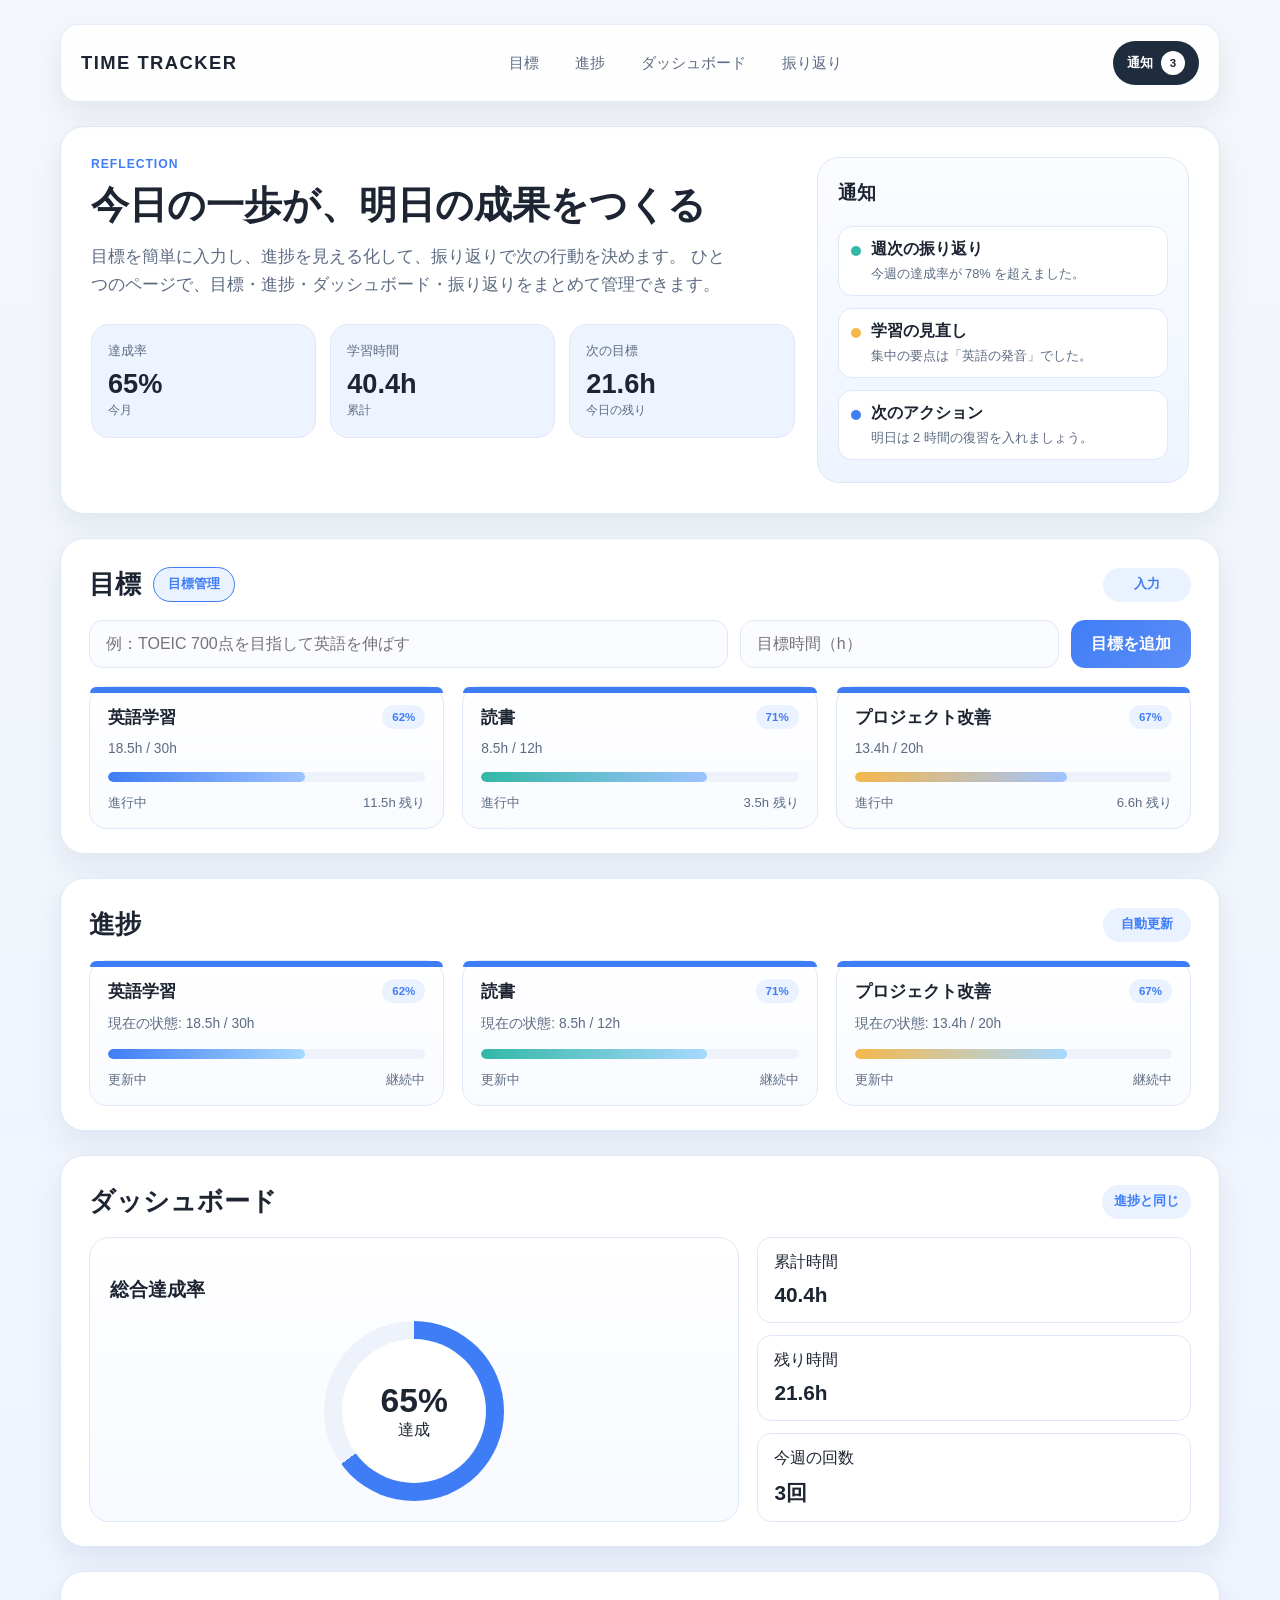
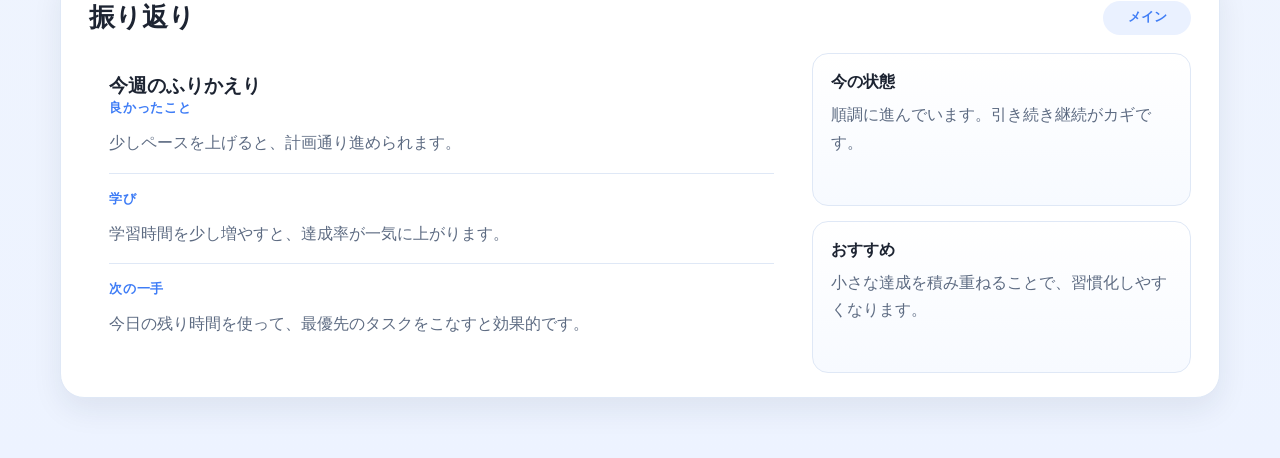
==== commit 7ff4cf6c: "目標管理サイトへのリンク" ====
--- a/sait/main.html
+++ b/sait/main.html
@@ -81,7 +81,12 @@
 
         <section id="goal" class="panel" aria-labelledby="goal-title">
           <div class="section-header">
-            <h2 id="goal-title">目標</h2>
+            <div class="section-title-wrap">
+              <h2 id="goal-title">目標</h2>
+              <button type="button" class="goal-action-button" onclick="window.location.href='../sabu1/index.html'">
+                目標管理
+              </button>
+            </div>
             <span class="chip">入力</span>
           </div>
 
@@ -162,15 +167,6 @@
           <div class="reflection-wrap">
             <div class="reflection-card">
               <h3>今週のふりかえり</h3>
-
-              <div class="reflection-chart" aria-label="振り返りの棒グラフ">
-                <div class="chart-head">
-                  <h4>振り返りの傾向</h4>
-                  <span id="chartSummary">良いペース</span>
-                </div>
-                <div id="reflectionChart" class="bar-chart"></div>
-              </div>
-
               <div class="reflection-item">
                 <small>良かったこと</small>
                 <p id="goodPoint">
--- a/sait/style.css
+++ b/sait/style.css
@@ -82,6 +82,30 @@
   color: var(--primary);
 }
 
+.section-title-wrap {
+  display: flex;
+  align-items: center;
+  gap: 12px;
+}
+
+.goal-action-button {
+  border: 1px solid var(--primary);
+  border-radius: 999px;
+  background: var(--primary-soft);
+  color: var(--primary);
+  padding: 8px 14px;
+  font: inherit;
+  font-size: 0.8rem;
+  font-weight: 700;
+  cursor: pointer;
+  transition: 0.2s ease;
+}
+
+.goal-action-button:hover {
+  background: var(--primary);
+  color: white;
+}
+
 .notice-button {
   display: inline-flex;
   align-items: center;
@@ -479,67 +503,6 @@
   padding: 20px;
 }
 
-.reflection-chart {
-  margin: 18px 0 10px;
-  padding: 18px;
-  border: 1px solid var(--line);
-  border-radius: 16px;
-  background: linear-gradient(180deg, #f9fbff 0%, #eef4ff 100%);
-}
-
-.chart-head {
-  display: flex;
-  align-items: center;
-  justify-content: space-between;
-  gap: 12px;
-  margin-bottom: 16px;
-}
-
-.chart-head h4 {
-  margin: 0;
-  font-size: 1rem;
-}
-
-.chart-head span {
-  color: var(--primary);
-  font-size: 0.8rem;
-  font-weight: 700;
-}
-
-.bar-chart {
-  display: grid;
-  gap: 14px;
-}
-
-.bar-row {
-  display: grid;
-  grid-template-columns: 88px 1fr;
-  gap: 12px;
-  align-items: center;
-}
-
-.bar-label {
-  color: var(--muted);
-  font-size: 0.82rem;
-  font-weight: 600;
-}
-
-.bar-track {
-  position: relative;
-  height: 12px;
-  border-radius: 999px;
-  background: #eaf1ff;
-  overflow: hidden;
-}
-
-.bar-fill {
-  position: absolute;
-  inset: 0 auto 0 0;
-  border-radius: inherit;
-  height: 100%;
-  transition: width 0.35s ease;
-}
-
 .reflection-item {
   display: grid;
   gap: 12px;
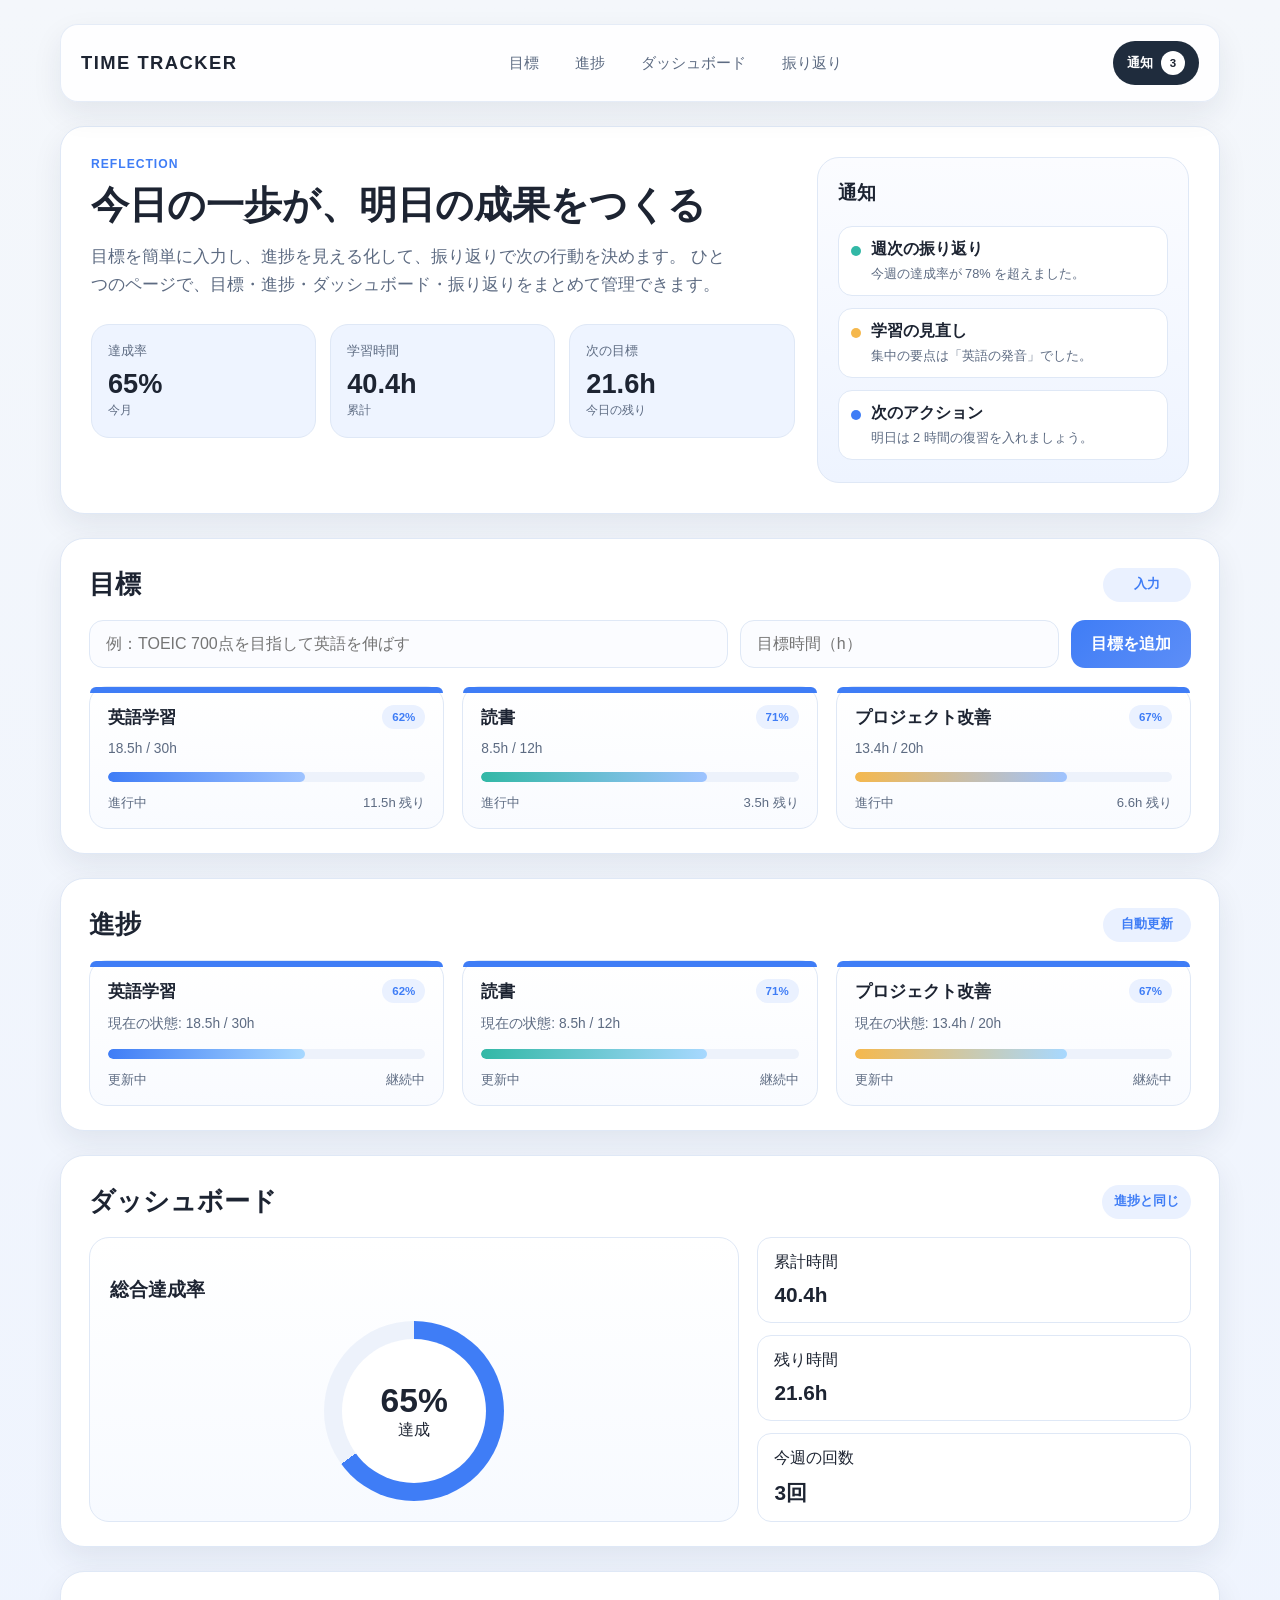
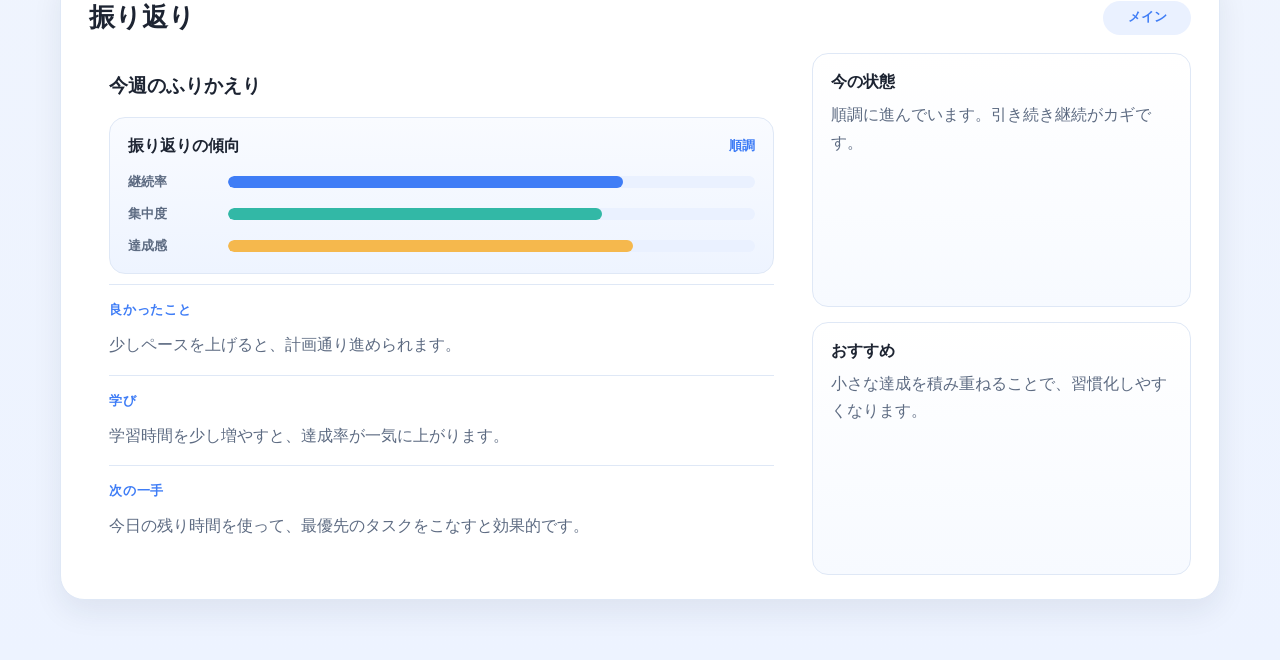
==== commit eafa53fa: "Merge 022e42274a9abfe706b8c490d772ea4883426e5e into 384e21fbd38049f64c56c7cc4b465b35fb8a6c87" ====
--- a/sait/main.html
+++ b/sait/main.html
@@ -81,12 +81,7 @@
 
         <section id="goal" class="panel" aria-labelledby="goal-title">
           <div class="section-header">
-            <div class="section-title-wrap">
-              <h2 id="goal-title">目標</h2>
-              <button type="button" class="goal-action-button" onclick="window.location.href='../sabu1/index.html'">
-                目標管理
-              </button>
-            </div>
+            <h2 id="goal-title">目標</h2>
             <span class="chip">入力</span>
           </div>
 
@@ -167,6 +162,15 @@
           <div class="reflection-wrap">
             <div class="reflection-card">
               <h3>今週のふりかえり</h3>
+
+              <div class="reflection-chart" aria-label="振り返りの棒グラフ">
+                <div class="chart-head">
+                  <h4>振り返りの傾向</h4>
+                  <span id="chartSummary">良いペース</span>
+                </div>
+                <div id="reflectionChart" class="bar-chart"></div>
+              </div>
+
               <div class="reflection-item">
                 <small>良かったこと</small>
                 <p id="goodPoint">
--- a/sait/style.css
+++ b/sait/style.css
@@ -82,30 +82,6 @@
   color: var(--primary);
 }
 
-.section-title-wrap {
-  display: flex;
-  align-items: center;
-  gap: 12px;
-}
-
-.goal-action-button {
-  border: 1px solid var(--primary);
-  border-radius: 999px;
-  background: var(--primary-soft);
-  color: var(--primary);
-  padding: 8px 14px;
-  font: inherit;
-  font-size: 0.8rem;
-  font-weight: 700;
-  cursor: pointer;
-  transition: 0.2s ease;
-}
-
-.goal-action-button:hover {
-  background: var(--primary);
-  color: white;
-}
-
 .notice-button {
   display: inline-flex;
   align-items: center;
@@ -503,6 +479,67 @@
   padding: 20px;
 }
 
+.reflection-chart {
+  margin: 18px 0 10px;
+  padding: 18px;
+  border: 1px solid var(--line);
+  border-radius: 16px;
+  background: linear-gradient(180deg, #f9fbff 0%, #eef4ff 100%);
+}
+
+.chart-head {
+  display: flex;
+  align-items: center;
+  justify-content: space-between;
+  gap: 12px;
+  margin-bottom: 16px;
+}
+
+.chart-head h4 {
+  margin: 0;
+  font-size: 1rem;
+}
+
+.chart-head span {
+  color: var(--primary);
+  font-size: 0.8rem;
+  font-weight: 700;
+}
+
+.bar-chart {
+  display: grid;
+  gap: 14px;
+}
+
+.bar-row {
+  display: grid;
+  grid-template-columns: 88px 1fr;
+  gap: 12px;
+  align-items: center;
+}
+
+.bar-label {
+  color: var(--muted);
+  font-size: 0.82rem;
+  font-weight: 600;
+}
+
+.bar-track {
+  position: relative;
+  height: 12px;
+  border-radius: 999px;
+  background: #eaf1ff;
+  overflow: hidden;
+}
+
+.bar-fill {
+  position: absolute;
+  inset: 0 auto 0 0;
+  border-radius: inherit;
+  height: 100%;
+  transition: width 0.35s ease;
+}
+
 .reflection-item {
   display: grid;
   gap: 12px;
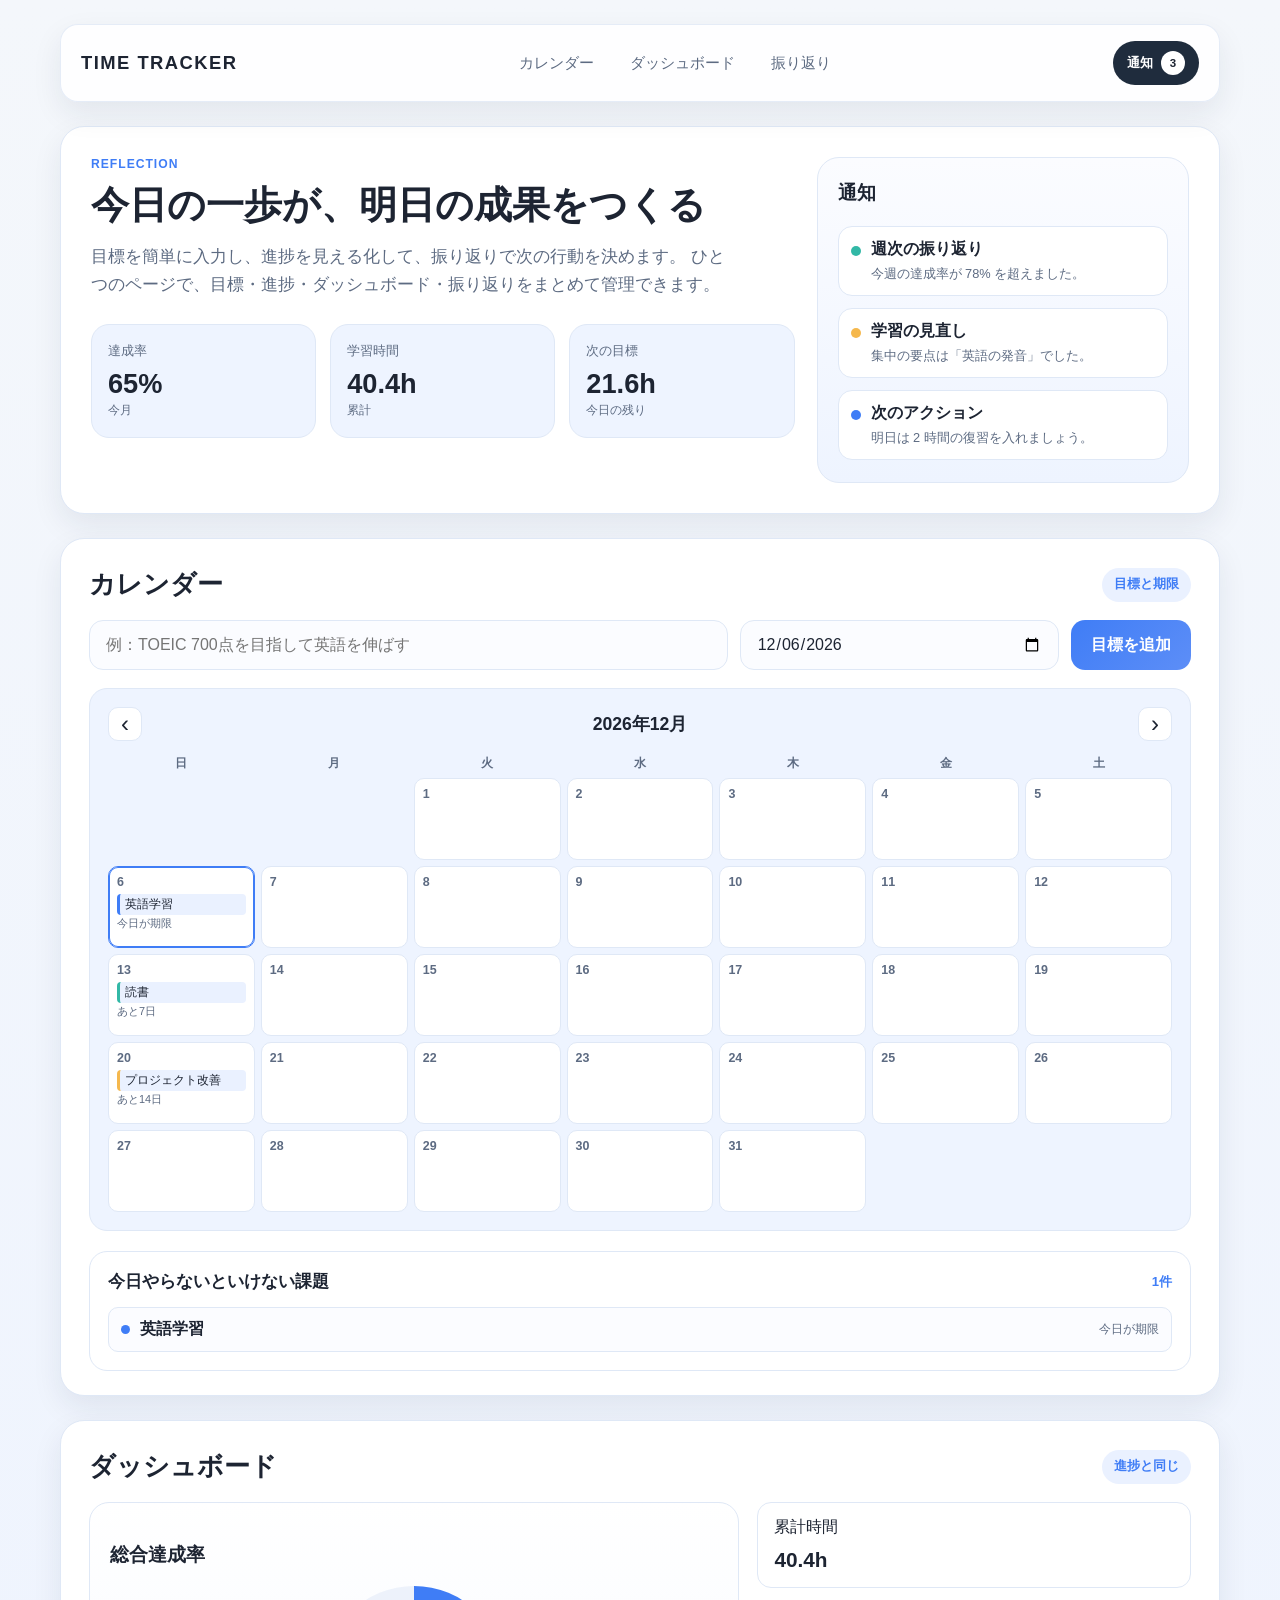
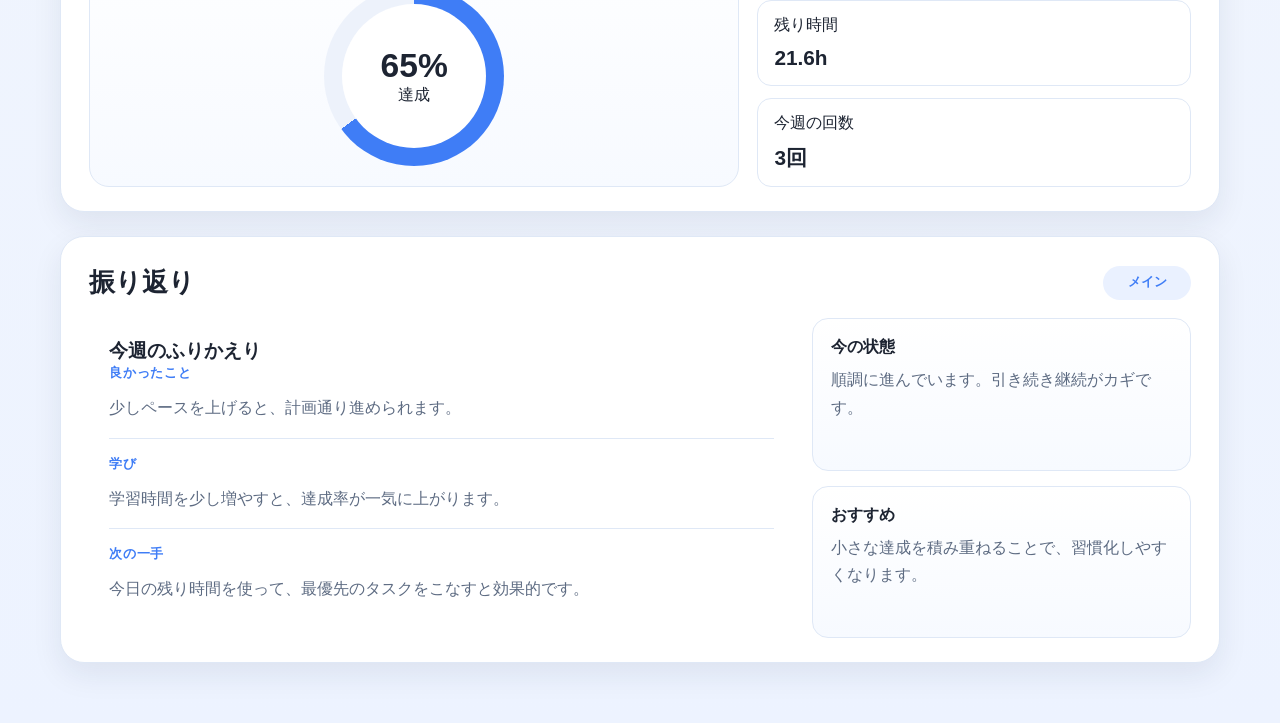
==== commit 206d710a: "Merge pull request #10 from hamu02/add-karenda- 目標と進捗をまとめてカレンダーにしました" ====
--- a/sait/main.html
+++ b/sait/main.html
@@ -12,8 +12,7 @@
       <header class="topbar">
         <div class="brand">TIME TRACKER</div>
         <nav class="nav" aria-label="ページ内メニュー">
-          <a href="#goal">目標</a>
-          <a href="#progress">進捗</a>
+          <a href="#calendar">カレンダー</a>
           <a href="#dashboard">ダッシュボード</a>
           <a href="#reflection">振り返り</a>
         </nav>
@@ -79,10 +78,10 @@
           </aside>
         </section>
 
-        <section id="goal" class="panel" aria-labelledby="goal-title">
+        <section id="calendar" class="panel" aria-labelledby="calendar-section-title">
           <div class="section-header">
-            <h2 id="goal-title">目標</h2>
-            <span class="chip">入力</span>
+            <h2 id="calendar-section-title">カレンダー</h2>
+            <span class="chip">目標と期限</span>
           </div>
 
           <form id="goalForm" class="goal-form">
@@ -94,27 +93,33 @@
               aria-label="目標を入力"
             />
             <input
-              id="goalHours"
+              id="goalDate"
               class="field"
-              type="number"
-              min="1"
-              max="300"
-              placeholder="目標時間（h）"
-              aria-label="目標時間を入力"
+              type="date"
+              aria-label="目標日を入力"
             />
             <button type="submit">目標を追加</button>
           </form>
 
-          <div id="goalList" class="goal-list" aria-live="polite"></div>
-        </section>
-
-        <section id="progress" class="panel" aria-labelledby="progress-title">
-          <div class="section-header">
-            <h2 id="progress-title">進捗</h2>
-            <span class="chip">自動更新</span>
-          </div>
-
-          <div class="goal-list" id="progressList"></div>
+          <div id="calendarPanel" class="calendar-panel">
+            <div class="calendar-header">
+              <button id="previousMonth" class="calendar-nav" type="button" aria-label="前の月">‹</button>
+              <h3 id="calendarTitle"></h3>
+              <button id="nextMonth" class="calendar-nav" type="button" aria-label="次の月">›</button>
+            </div>
+            <div class="calendar-weekdays" aria-hidden="true">
+              <span>日</span><span>月</span><span>火</span><span>水</span><span>木</span><span>金</span><span>土</span>
+            </div>
+            <div id="calendarGrid" class="calendar-grid" role="grid" aria-label="目標カレンダー"></div>
+          </div>
+
+          <div class="today-tasks" aria-live="polite">
+            <div class="today-tasks-header">
+              <h3>今日やらないといけない課題</h3>
+              <span id="todayTaskCount" class="task-count"></span>
+            </div>
+            <div id="todayTaskList" class="today-task-list"></div>
+          </div>
         </section>
 
         <section id="dashboard" class="panel" aria-labelledby="dashboard-title">
@@ -162,15 +167,6 @@
           <div class="reflection-wrap">
             <div class="reflection-card">
               <h3>今週のふりかえり</h3>
-
-              <div class="reflection-chart" aria-label="振り返りの棒グラフ">
-                <div class="chart-head">
-                  <h4>振り返りの傾向</h4>
-                  <span id="chartSummary">良いペース</span>
-                </div>
-                <div id="reflectionChart" class="bar-chart"></div>
-              </div>
-
               <div class="reflection-item">
                 <small>良かったこと</small>
                 <p id="goodPoint">
--- a/sait/style.css
+++ b/sait/style.css
@@ -283,12 +283,168 @@
   font: inherit;
 }
 
-button[type="submit"],
-.ghost-button {
+button[type="submit"] {
   border: none;
   border-radius: 14px;
   cursor: pointer;
   font: inherit;
+}
+
+.calendar-panel {
+  margin-bottom: 20px;
+  padding: 18px;
+  border: 1px solid var(--line);
+  border-radius: 18px;
+  background: var(--panel-soft);
+}
+
+.calendar-header {
+  display: flex;
+  align-items: center;
+  justify-content: space-between;
+  margin-bottom: 14px;
+}
+
+.calendar-header h3 {
+  margin: 0;
+  font-size: 1.1rem;
+}
+
+.calendar-nav {
+  width: 34px;
+  height: 34px;
+  border: 1px solid var(--line);
+  border-radius: 10px;
+  background: white;
+  color: var(--text);
+  font-size: 1.5rem;
+  line-height: 1;
+  cursor: pointer;
+}
+
+.calendar-weekdays,
+.calendar-grid {
+  display: grid;
+  grid-template-columns: repeat(7, minmax(0, 1fr));
+  gap: 6px;
+}
+
+.calendar-weekdays {
+  margin-bottom: 6px;
+  color: var(--muted);
+  font-size: 0.78rem;
+  font-weight: 700;
+  text-align: center;
+}
+
+.calendar-day {
+  min-height: 82px;
+  padding: 8px;
+  border: 1px solid var(--line);
+  border-radius: 10px;
+  background: white;
+  overflow: hidden;
+}
+
+.calendar-day.is-empty {
+  border-color: transparent;
+  background: transparent;
+}
+
+.calendar-day.is-today {
+  border-color: var(--primary);
+  box-shadow: inset 0 0 0 1px var(--primary);
+}
+
+.calendar-date {
+  display: block;
+  margin-bottom: 5px;
+  color: var(--muted);
+  font-size: 0.78rem;
+  font-weight: 700;
+}
+
+.calendar-goal {
+  display: block;
+  margin-top: 3px;
+  padding: 3px 5px;
+  border-left: 3px solid var(--goal-color);
+  border-radius: 4px;
+  background: var(--primary-soft);
+  color: var(--text);
+  font-size: 0.72rem;
+  overflow: hidden;
+  text-overflow: ellipsis;
+  white-space: nowrap;
+}
+
+.calendar-remaining {
+  display: block;
+  margin-top: 2px;
+  color: var(--muted);
+  font-size: 0.68rem;
+}
+
+.today-tasks {
+  margin-top: 20px;
+  padding: 18px;
+  border: 1px solid var(--line);
+  border-radius: 18px;
+  background: white;
+}
+
+.today-tasks-header {
+  display: flex;
+  align-items: center;
+  justify-content: space-between;
+  gap: 12px;
+}
+
+.today-tasks-header h3 {
+  margin: 0;
+  font-size: 1.05rem;
+}
+
+.task-count {
+  color: var(--primary);
+  font-size: 0.82rem;
+  font-weight: 700;
+}
+
+.today-task-list {
+  display: grid;
+  gap: 8px;
+  margin-top: 14px;
+}
+
+.today-task {
+  display: flex;
+  align-items: center;
+  gap: 10px;
+  padding: 11px 12px;
+  border: 1px solid var(--line);
+  border-radius: 10px;
+  background: #fbfcff;
+}
+
+.task-marker {
+  width: 9px;
+  height: 9px;
+  flex-shrink: 0;
+  border-radius: 50%;
+  background: var(--goal-color);
+}
+
+.task-status {
+  margin-left: auto;
+  color: var(--muted);
+  font-size: 0.78rem;
+}
+
+.empty-task-message {
+  margin: 14px 0 0;
+  color: var(--muted);
+  font-size: 0.88rem;
 }
 
 button[type="submit"] {
@@ -479,67 +635,6 @@
   padding: 20px;
 }
 
-.reflection-chart {
-  margin: 18px 0 10px;
-  padding: 18px;
-  border: 1px solid var(--line);
-  border-radius: 16px;
-  background: linear-gradient(180deg, #f9fbff 0%, #eef4ff 100%);
-}
-
-.chart-head {
-  display: flex;
-  align-items: center;
-  justify-content: space-between;
-  gap: 12px;
-  margin-bottom: 16px;
-}
-
-.chart-head h4 {
-  margin: 0;
-  font-size: 1rem;
-}
-
-.chart-head span {
-  color: var(--primary);
-  font-size: 0.8rem;
-  font-weight: 700;
-}
-
-.bar-chart {
-  display: grid;
-  gap: 14px;
-}
-
-.bar-row {
-  display: grid;
-  grid-template-columns: 88px 1fr;
-  gap: 12px;
-  align-items: center;
-}
-
-.bar-label {
-  color: var(--muted);
-  font-size: 0.82rem;
-  font-weight: 600;
-}
-
-.bar-track {
-  position: relative;
-  height: 12px;
-  border-radius: 999px;
-  background: #eaf1ff;
-  overflow: hidden;
-}
-
-.bar-fill {
-  position: absolute;
-  inset: 0 auto 0 0;
-  border-radius: inherit;
-  height: 100%;
-  transition: width 0.35s ease;
-}
-
 .reflection-item {
   display: grid;
   gap: 12px;
@@ -615,4 +710,21 @@
   .hero-metrics {
     grid-template-columns: 1fr;
   }
-}
+
+  .section-header {
+    align-items: flex-start;
+  }
+
+  .section-header {
+    flex-direction: column;
+  }
+
+  .calendar-day {
+    min-height: 68px;
+    padding: 5px;
+  }
+
+  .calendar-goal {
+    font-size: 0.65rem;
+  }
+}
